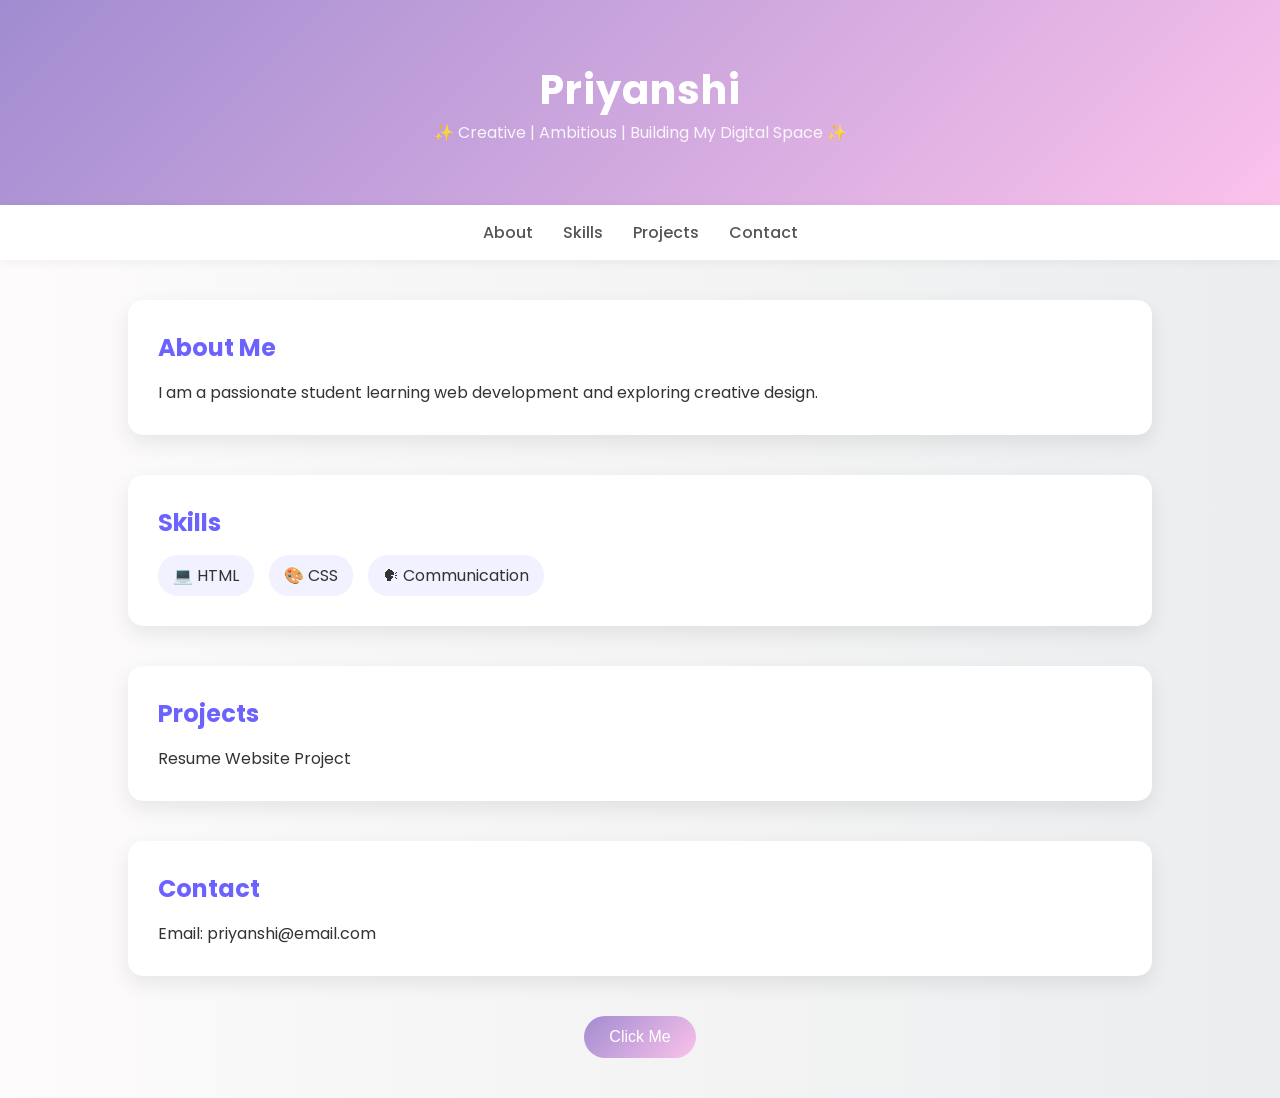
==== index.html @ 8f784d81 "Initial commit - resume website" ====
<!DOCTYPE html>
<html>

<head>
    <title>Priyanshi Resume</title>

    <!-- Google Font -->
    <link href="https://fonts.googleapis.com/css2?family=Poppins&display=swap" rel="stylesheet">

    <!-- CSS file link -->
    <link rel="stylesheet" href="style.css">
</head>

<body>

    <!-- Header Section -->
    <header>
        <h1>Priyanshi</h1>
        <p>✨ Creative | Ambitious | Building My Digital Space ✨</p>
    </header>

    <!-- Navigation Bar -->
    <nav>
        <a href="#about">About</a>
        <a href="#skills">Skills</a>
        <a href="#projects">Projects</a>
        <a href="#contact">Contact</a>
    </nav>

    <!-- About Section -->
    <section id="about">
        <h2>About Me</h2>
        <p>I am a passionate student learning web development and exploring creative design.</p>
    </section>

    <!-- Skills Section -->
    <section id="skills">
        <h2>Skills</h2>
       <ul>
    <li>💻 HTML</li>
    <li>🎨 CSS</li>
    <li>🗣 Communication</li>
</ul>
    
    </section>

    <!-- Projects Section -->
    <section id="projects">
        <h2>Projects</h2>
        <p>Resume Website Project</p>
    </section>

    <!-- Contact Section -->
    <section id="contact">
        <h2>Contact</h2>
        <p>Email: priyanshi@email.com</p>
    </section>

    <!-- Button for JS -->
    <button onclick="showMessage()">Click Me</button>

    <!-- JS file link -->
    <script src="script.js"></script>

</body>

</html>
---- style.css ----
/* Reset */
* {
    margin: 0;
    padding: 0;
    box-sizing: border-box;
}

/* Body */
body {
    font-family: 'Poppins', sans-serif;
    background: linear-gradient(to right, #fdfbfb, #ebedee);
    color: #333;
}

/* Header */
header {
    text-align: center;
    padding: 60px 20px;
    background: linear-gradient(135deg, #a18cd1, #fbc2eb);
    color: white;
}

header h1 {
    font-size: 40px;
    letter-spacing: 1px;
}

header p {
    opacity: 0.9;
}

/* Navbar */
nav {
    display: flex;
    justify-content: center;
    gap: 30px;
    padding: 15px;
    background: white;
    box-shadow: 0 2px 10px rgba(0,0,0,0.05);
    position: sticky;
    top: 0;
}

nav a {
    text-decoration: none;
    color: #555;
    font-weight: 500;
    transition: 0.3s;
}

nav a:hover {
    color: #a18cd1;
}

/* Sections */
section {
    width: 80%;
    margin: 40px auto;
    padding: 30px;
    background: white;
    border-radius: 15px;
    box-shadow: 0 8px 20px rgba(0,0,0,0.08);
    transition: 0.3s;
}

/* Hover effect for cards */
section:hover {
    transform: translateY(-5px);
}

/* Headings */
h2 {
    margin-bottom: 15px;
    color: #6c63ff;
}

/* Skills */
ul {
    display: flex;
    gap: 15px;
    flex-wrap: wrap;
}

ul li {
    background: #f1f1ff;
    padding: 8px 15px;
    border-radius: 20px;
    list-style: none;
}

/* Button */
button {
    display: block;
    margin: 40px auto;
    padding: 12px 25px;
    background: linear-gradient(135deg, #a18cd1, #fbc2eb);
    color: white;
    border: none;
    border-radius: 30px;
    font-size: 16px;
    cursor: pointer;
    transition: 0.3s;
}

button:hover {
    transform: scale(1.05);
}

/* Smooth scroll */
html {
    scroll-behavior: smooth;
}
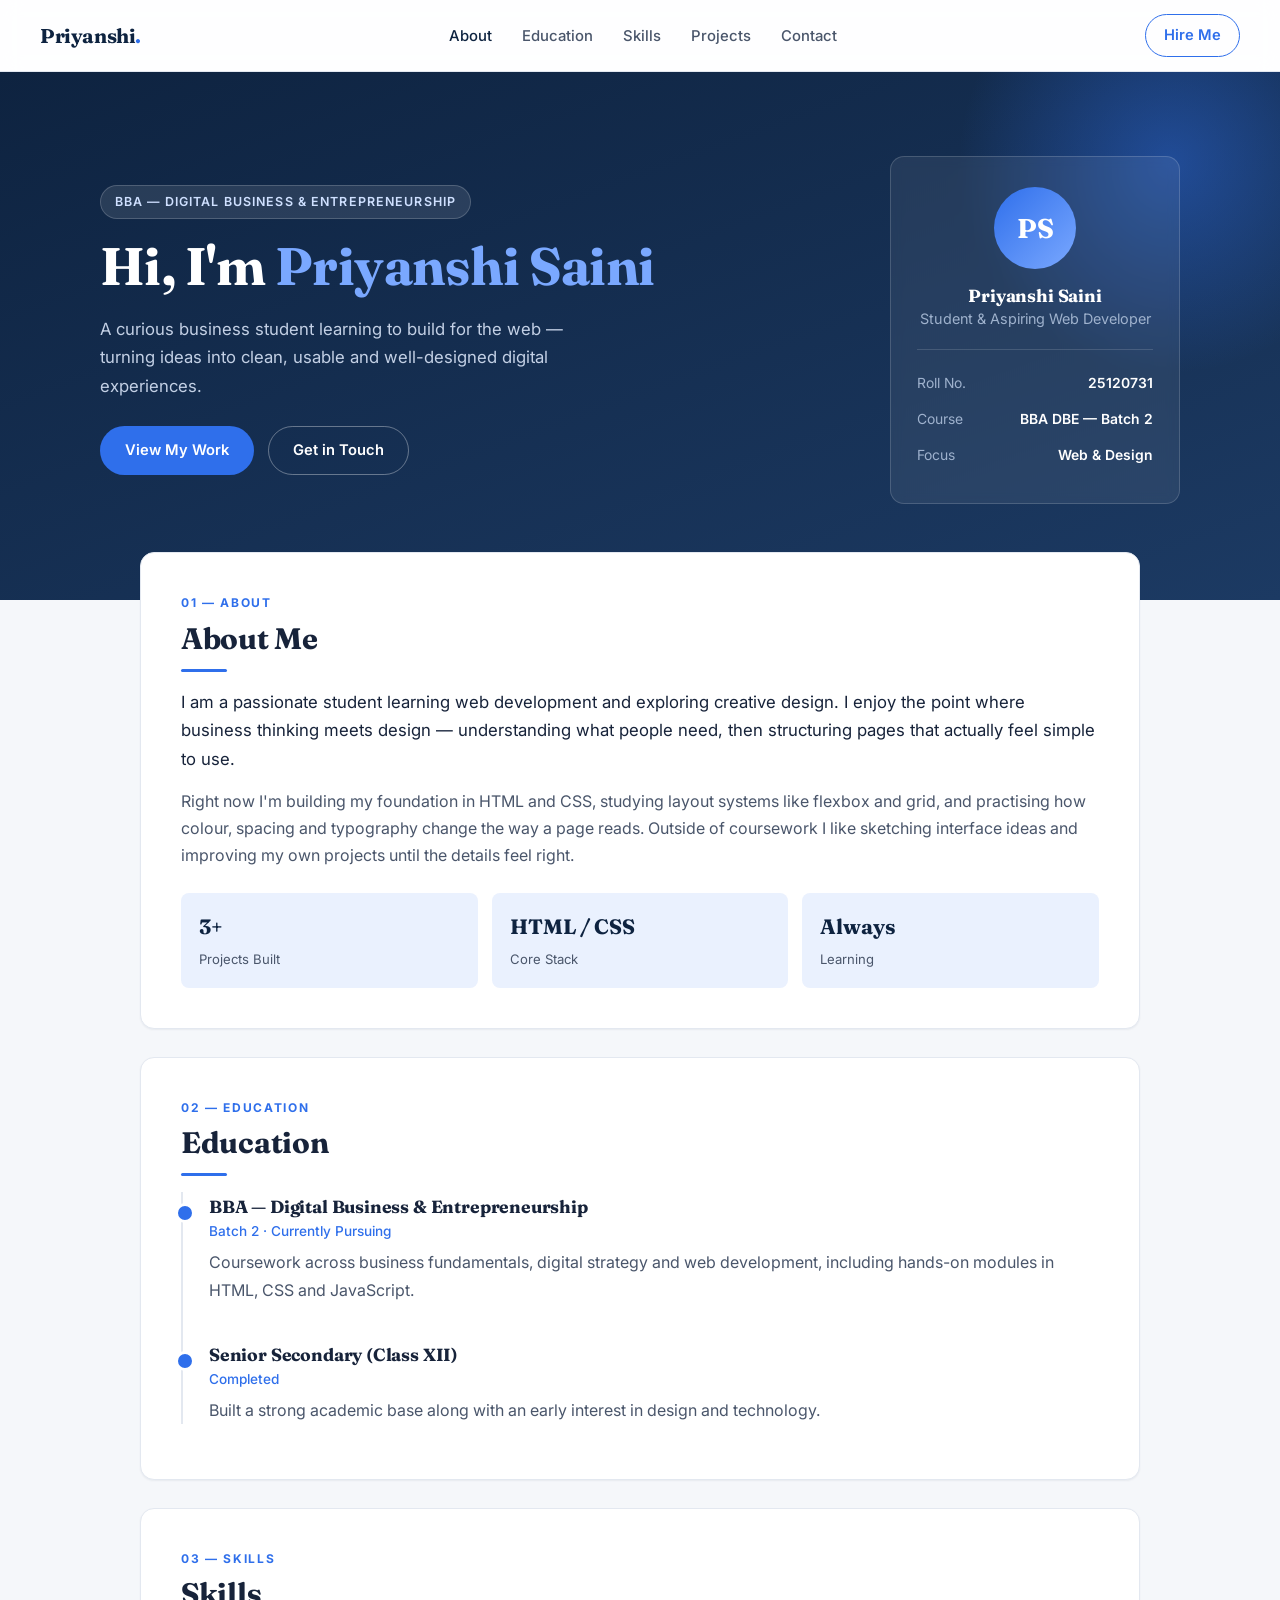
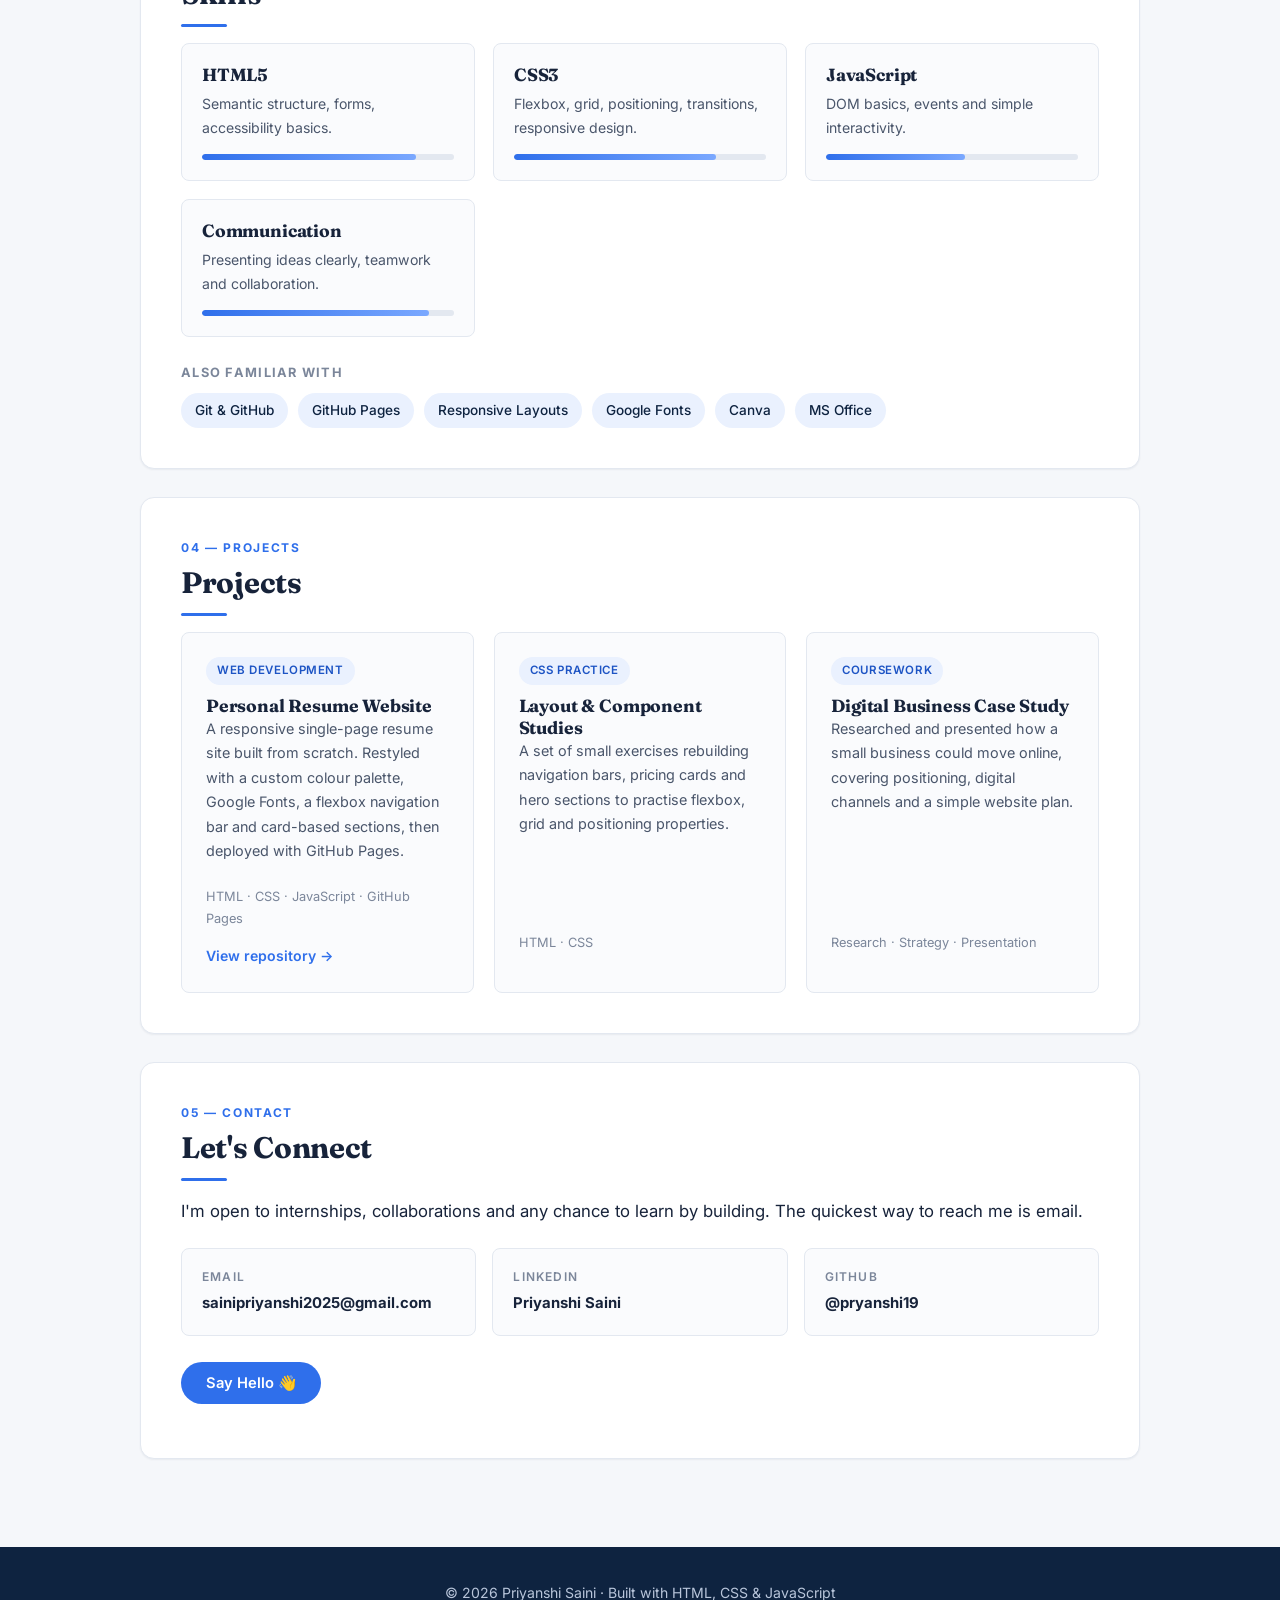
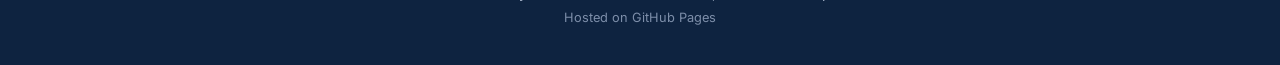
==== commit 6674b73a: "Add files via upload" ====
--- a/index.html
+++ b/index.html
@@ -1,67 +1,228 @@
-<!DOCTYPE html>
-<html>
-
-<head>
-    <title>Priyanshi Resume</title>
-
-    <!-- Google Font -->
-    <link href="https://fonts.googleapis.com/css2?family=Poppins&display=swap" rel="stylesheet">
-
-    <!-- CSS file link -->
-    <link rel="stylesheet" href="style.css">
-</head>
-
-<body>
-
-    <!-- Header Section -->
-    <header>
-        <h1>Priyanshi</h1>
-        <p>✨ Creative | Ambitious | Building My Digital Space ✨</p>
-    </header>
-
-    <!-- Navigation Bar -->
-    <nav>
-        <a href="#about">About</a>
-        <a href="#skills">Skills</a>
-        <a href="#projects">Projects</a>
-        <a href="#contact">Contact</a>
-    </nav>
-
-    <!-- About Section -->
-    <section id="about">
-        <h2>About Me</h2>
-        <p>I am a passionate student learning web development and exploring creative design.</p>
-    </section>
-
-    <!-- Skills Section -->
-    <section id="skills">
-        <h2>Skills</h2>
-       <ul>
-    <li>💻 HTML</li>
-    <li>🎨 CSS</li>
-    <li>🗣 Communication</li>
-</ul>
-    
-    </section>
-
-    <!-- Projects Section -->
-    <section id="projects">
-        <h2>Projects</h2>
-        <p>Resume Website Project</p>
-    </section>
-
-    <!-- Contact Section -->
-    <section id="contact">
-        <h2>Contact</h2>
-        <p>Email: priyanshi@email.com</p>
-    </section>
-
-    <!-- Button for JS -->
-    <button onclick="showMessage()">Click Me</button>
-
-    <!-- JS file link -->
-    <script src="script.js"></script>
-
-</body>
-
-</html>+<!DOCTYPE html>
+<html lang="en">
+
+<head>
+    <meta charset="UTF-8">
+    <meta name="viewport" content="width=device-width, initial-scale=1.0">
+    <title>Priyanshi Saini | Resume</title>
+
+    <!-- Google Fonts: Fraunces for headings, Inter for body text -->
+    <link rel="preconnect" href="https://fonts.googleapis.com">
+    <link rel="preconnect" href="https://fonts.gstatic.com" crossorigin>
+    <link href="https://fonts.googleapis.com/css2?family=Fraunces:opsz,wght@9..144,500;9..144,600;9..144,700&family=Inter:wght@400;500;600;700&display=swap" rel="stylesheet">
+
+    <!-- CSS file link -->
+    <link rel="stylesheet" href="style.css">
+</head>
+
+<body>
+
+    <!-- ===== Navigation Bar (flexbox + sticky positioning) ===== -->
+    <nav id="navbar">
+        <a class="nav-logo" href="#hero">Priyanshi<span class="dot">.</span></a>
+        <ul class="nav-links">
+            <li><a href="#about">About</a></li>
+            <li><a href="#education">Education</a></li>
+            <li><a href="#skills">Skills</a></li>
+            <li><a href="#projects">Projects</a></li>
+            <li><a href="#contact">Contact</a></li>
+        </ul>
+        <a class="btn btn-outline" href="#contact">Hire Me</a>
+    </nav>
+
+    <!-- ===== Hero / Header Section ===== -->
+    <header id="hero">
+        <div class="hero-inner">
+            <div class="hero-text">
+                <p class="eyebrow">BBA — Digital Business &amp; Entrepreneurship</p>
+                <h1>Hi, I'm <span class="accent">Priyanshi Saini</span></h1>
+                <p class="tagline">
+                    A curious business student learning to build for the web — turning ideas
+                    into clean, usable and well-designed digital experiences.
+                </p>
+                <div class="hero-actions">
+                    <a class="btn btn-solid" href="#projects">View My Work</a>
+                    <a class="btn btn-ghost" href="#contact">Get in Touch</a>
+                </div>
+            </div>
+            <div class="hero-card">
+                <div class="avatar">PS</div>
+                <h3>Priyanshi Saini</h3>
+                <p class="muted">Student &amp; Aspiring Web Developer</p>
+                <ul class="hero-facts">
+                    <li><span>Roll No.</span><strong>25120731</strong></li>
+                    <li><span>Course</span><strong>BBA DBE — Batch 2</strong></li>
+                    <li><span>Focus</span><strong>Web &amp; Design</strong></li>
+                </ul>
+            </div>
+        </div>
+    </header>
+
+    <main>
+
+        <!-- ===== About Section ===== -->
+        <section id="about" class="card">
+            <p class="section-label">01 — About</p>
+            <h2>About Me</h2>
+            <p class="lead">
+                I am a passionate student learning web development and exploring creative design.
+                I enjoy the point where business thinking meets design — understanding what people
+                need, then structuring pages that actually feel simple to use.
+            </p>
+            <p>
+                Right now I'm building my foundation in HTML and CSS, studying layout systems like
+                flexbox and grid, and practising how colour, spacing and typography change the way a
+                page reads. Outside of coursework I like sketching interface ideas and improving my
+                own projects until the details feel right.
+            </p>
+            <div class="stats">
+                <div class="stat">
+                    <strong>3+</strong>
+                    <span>Projects Built</span>
+                </div>
+                <div class="stat">
+                    <strong>HTML / CSS</strong>
+                    <span>Core Stack</span>
+                </div>
+                <div class="stat">
+                    <strong>Always</strong>
+                    <span>Learning</span>
+                </div>
+            </div>
+        </section>
+
+        <!-- ===== Education Section (timeline) ===== -->
+        <section id="education" class="card">
+            <p class="section-label">02 — Education</p>
+            <h2>Education</h2>
+            <ol class="timeline">
+                <li>
+                    <h3>BBA — Digital Business &amp; Entrepreneurship</h3>
+                    <p class="meta">Batch 2 &middot; Currently Pursuing</p>
+                    <p>Coursework across business fundamentals, digital strategy and web development,
+                        including hands-on modules in HTML, CSS and JavaScript.</p>
+                </li>
+                <li>
+                    <h3>Senior Secondary (Class XII)</h3>
+                    <p class="meta">Completed</p>
+                    <p>Built a strong academic base along with an early interest in design and
+                        technology.</p>
+                </li>
+            </ol>
+        </section>
+
+        <!-- ===== Skills Section (CSS grid of cards) ===== -->
+        <section id="skills" class="card">
+            <p class="section-label">03 — Skills</p>
+            <h2>Skills</h2>
+            <div class="skills-grid">
+                <article class="skill">
+                    <h3>HTML5</h3>
+                    <p>Semantic structure, forms, accessibility basics.</p>
+                    <div class="bar"><span style="width: 85%"></span></div>
+                </article>
+                <article class="skill">
+                    <h3>CSS3</h3>
+                    <p>Flexbox, grid, positioning, transitions, responsive design.</p>
+                    <div class="bar"><span style="width: 80%"></span></div>
+                </article>
+                <article class="skill">
+                    <h3>JavaScript</h3>
+                    <p>DOM basics, events and simple interactivity.</p>
+                    <div class="bar"><span style="width: 55%"></span></div>
+                </article>
+                <article class="skill">
+                    <h3>Communication</h3>
+                    <p>Presenting ideas clearly, teamwork and collaboration.</p>
+                    <div class="bar"><span style="width: 90%"></span></div>
+                </article>
+            </div>
+
+            <h3 class="sub-heading">Also familiar with</h3>
+            <ul class="tag-list">
+                <li>Git &amp; GitHub</li>
+                <li>GitHub Pages</li>
+                <li>Responsive Layouts</li>
+                <li>Google Fonts</li>
+                <li>Canva</li>
+                <li>MS Office</li>
+            </ul>
+        </section>
+
+        <!-- ===== Projects Section ===== -->
+        <section id="projects" class="card">
+            <p class="section-label">04 — Projects</p>
+            <h2>Projects</h2>
+            <div class="projects-grid">
+                <article class="project">
+                    <span class="badge">Web Development</span>
+                    <h3>Personal Resume Website</h3>
+                    <p>
+                        A responsive single-page resume site built from scratch. Restyled with a
+                        custom colour palette, Google Fonts, a flexbox navigation bar and
+                        card-based sections, then deployed with GitHub Pages.
+                    </p>
+                    <p class="stack">HTML &middot; CSS &middot; JavaScript &middot; GitHub Pages</p>
+                    <a class="link" href="https://github.com/pryanshi19/resume-website" target="_blank" rel="noopener">View repository &rarr;</a>
+                </article>
+                <article class="project">
+                    <span class="badge">CSS Practice</span>
+                    <h3>Layout &amp; Component Studies</h3>
+                    <p>
+                        A set of small exercises rebuilding navigation bars, pricing cards and
+                        hero sections to practise flexbox, grid and positioning properties.
+                    </p>
+                    <p class="stack">HTML &middot; CSS</p>
+                </article>
+                <article class="project">
+                    <span class="badge">Coursework</span>
+                    <h3>Digital Business Case Study</h3>
+                    <p>
+                        Researched and presented how a small business could move online, covering
+                        positioning, digital channels and a simple website plan.
+                    </p>
+                    <p class="stack">Research &middot; Strategy &middot; Presentation</p>
+                </article>
+            </div>
+        </section>
+
+        <!-- ===== Contact Section ===== -->
+        <section id="contact" class="card contact">
+            <p class="section-label">05 — Contact</p>
+            <h2>Let's Connect</h2>
+            <p class="lead">
+                I'm open to internships, collaborations and any chance to learn by building.
+                The quickest way to reach me is email.
+            </p>
+            <div class="contact-grid">
+                <a class="contact-item" href="mailto:sainipriyanshi2025@gmail.com">
+                    <span class="contact-label">Email</span>
+                    <strong>sainipriyanshi2025@gmail.com</strong>
+                </a>
+                <a class="contact-item" href="https://www.linkedin.com/in/priyanshi-saini-04a59a376/" target="_blank" rel="noopener">
+                    <span class="contact-label">LinkedIn</span>
+                    <strong>Priyanshi Saini</strong>
+                </a>
+                <a class="contact-item" href="https://github.com/pryanshi19" target="_blank" rel="noopener">
+                    <span class="contact-label">GitHub</span>
+                    <strong>@pryanshi19</strong>
+                </a>
+            </div>
+            <button id="greet-btn" class="btn btn-solid" type="button">Say Hello 👋</button>
+            <p id="greet-message" class="greet-message"></p>
+        </section>
+
+    </main>
+
+    <!-- ===== Footer ===== -->
+    <footer>
+        <p>&copy; 2026 Priyanshi Saini &middot; Built with HTML, CSS &amp; JavaScript</p>
+        <p class="muted">Hosted on GitHub Pages</p>
+    </footer>
+
+    <!-- JS file link -->
+    <script src="script.js"></script>
+
+</body>
+
+</html>
--- a/style.css
+++ b/style.css
@@ -1,112 +1,628 @@
-/* Reset */
-* {
-    margin: 0;
-    padding: 0;
-    box-sizing: border-box;
-}
-
-/* Body */
-body {
-    font-family: 'Poppins', sans-serif;
-    background: linear-gradient(to right, #fdfbfb, #ebedee);
-    color: #333;
-}
-
-/* Header */
-header {
-    text-align: center;
-    padding: 60px 20px;
-    background: linear-gradient(135deg, #a18cd1, #fbc2eb);
-    color: white;
-}
-
-header h1 {
-    font-size: 40px;
-    letter-spacing: 1px;
-}
-
-header p {
-    opacity: 0.9;
-}
-
-/* Navbar */
-nav {
-    display: flex;
-    justify-content: center;
-    gap: 30px;
-    padding: 15px;
-    background: white;
-    box-shadow: 0 2px 10px rgba(0,0,0,0.05);
-    position: sticky;
-    top: 0;
-}
-
-nav a {
-    text-decoration: none;
-    color: #555;
-    font-weight: 500;
-    transition: 0.3s;
-}
-
-nav a:hover {
-    color: #a18cd1;
-}
-
-/* Sections */
-section {
-    width: 80%;
-    margin: 40px auto;
-    padding: 30px;
-    background: white;
-    border-radius: 15px;
-    box-shadow: 0 8px 20px rgba(0,0,0,0.08);
-    transition: 0.3s;
-}
-
-/* Hover effect for cards */
-section:hover {
-    transform: translateY(-5px);
-}
-
-/* Headings */
-h2 {
-    margin-bottom: 15px;
-    color: #6c63ff;
-}
-
-/* Skills */
-ul {
-    display: flex;
-    gap: 15px;
-    flex-wrap: wrap;
-}
-
-ul li {
-    background: #f1f1ff;
-    padding: 8px 15px;
-    border-radius: 20px;
-    list-style: none;
-}
-
-/* Button */
-button {
-    display: block;
-    margin: 40px auto;
-    padding: 12px 25px;
-    background: linear-gradient(135deg, #a18cd1, #fbc2eb);
-    color: white;
-    border: none;
-    border-radius: 30px;
-    font-size: 16px;
-    cursor: pointer;
-    transition: 0.3s;
-}
-
-button:hover {
-    transform: scale(1.05);
-}
-
-/* Smooth scroll */
-html {
-    scroll-behavior: smooth;
-}+/* ==========================================================================
+   Priyanshi Saini — Resume Website
+   Stylesheet organised as:
+   1. Design tokens (CSS variables)   2. Reset & base
+   3. Navigation bar                  4. Hero / header
+   5. Layout & section cards          6. Components
+   7. Footer                          8. Responsive rules
+   ========================================================================== */
+
+
+/* ==========================================================================
+   1. DESIGN TOKENS — one place to control the whole colour palette
+   ========================================================================== */
+:root {
+    --navy: #0e2340;
+    --navy-soft: #1c3a63;
+    --accent: #2f6feb;
+    --accent-dark: #1d54c4;
+    --accent-tint: #eaf1fe;
+
+    --ink: #17233a;
+    --body: #4a566b;
+    --muted: #7b869a;
+
+    --bg: #f5f7fa;
+    --surface: #ffffff;
+    --line: #e3e8f0;
+
+    --radius: 14px;
+    --radius-sm: 8px;
+    --shadow-sm: 0 1px 2px rgba(14, 35, 64, .06);
+    --shadow-md: 0 10px 30px rgba(14, 35, 64, .07);
+    --max-width: 1080px;
+    --transition: .25s ease;
+}
+
+
+/* ==========================================================================
+   2. RESET & BASE (universal + element selectors)
+   ========================================================================== */
+* {
+    margin: 0;
+    padding: 0;
+    box-sizing: border-box;
+}
+
+html {
+    scroll-behavior: smooth;
+    scroll-padding-top: 90px;
+}
+
+body {
+    font-family: 'Inter', -apple-system, 'Segoe UI', sans-serif;
+    font-size: 16px;
+    line-height: 1.7;
+    color: var(--body);
+    background-color: var(--bg);
+    -webkit-font-smoothing: antialiased;
+}
+
+h1, h2, h3 {
+    font-family: 'Fraunces', Georgia, 'Times New Roman', serif;
+    color: var(--ink);
+    line-height: 1.25;
+    letter-spacing: -.01em;
+}
+
+h1 { font-size: clamp(2.2rem, 5vw, 3.3rem); }
+h2 { font-size: 1.85rem; margin-bottom: 1rem; }
+h3 { font-size: 1.1rem; }
+
+a {
+    color: var(--accent);
+    text-decoration: none;
+    transition: color var(--transition);
+}
+
+a:hover { color: var(--accent-dark); }
+
+p { margin-bottom: .9rem; }
+
+ul, ol { list-style: none; }
+
+
+/* ==========================================================================
+   3. NAVIGATION BAR — flexbox + sticky positioning
+   ========================================================================== */
+#navbar {
+    position: sticky;
+    top: 0;
+    z-index: 50;
+
+    display: flex;
+    align-items: center;
+    justify-content: space-between;
+    gap: 24px;
+
+    max-width: 100%;
+    padding: 14px 40px;
+    background-color: rgba(255, 255, 255, .88);
+    backdrop-filter: blur(10px);
+    border-bottom: 1px solid var(--line);
+}
+
+.nav-logo {
+    font-family: 'Fraunces', Georgia, serif;
+    font-size: 1.25rem;
+    font-weight: 700;
+    color: var(--navy);
+    letter-spacing: -.02em;
+}
+
+.nav-logo .dot { color: var(--accent); }
+
+.nav-links {
+    display: flex;
+    gap: 30px;
+}
+
+.nav-links a {
+    position: relative;
+    font-size: .93rem;
+    font-weight: 500;
+    color: var(--body);
+    padding: 4px 0;
+}
+
+/* Animated underline drawn with a pseudo-element */
+.nav-links a::after {
+    content: "";
+    position: absolute;
+    left: 0;
+    bottom: 0;
+    width: 0;
+    height: 2px;
+    background-color: var(--accent);
+    transition: width var(--transition);
+}
+
+.nav-links a:hover { color: var(--navy); }
+.nav-links a:hover::after { width: 100%; }
+
+
+/* ==========================================================================
+   4. HERO / HEADER
+   ========================================================================== */
+#hero {
+    position: relative;
+    overflow: hidden;
+    padding: 84px 40px 96px;
+    background: linear-gradient(160deg, var(--navy) 0%, var(--navy-soft) 100%);
+    color: #dfe7f4;
+}
+
+/* Soft decorative glow, positioned absolutely behind the content */
+#hero::before {
+    content: "";
+    position: absolute;
+    top: -140px;
+    right: -120px;
+    width: 460px;
+    height: 460px;
+    border-radius: 50%;
+    background: radial-gradient(circle, rgba(47, 111, 235, .45), transparent 65%);
+}
+
+.hero-inner {
+    position: relative;
+    z-index: 1;
+    display: flex;
+    align-items: center;
+    justify-content: space-between;
+    gap: 56px;
+    max-width: var(--max-width);
+    margin: 0 auto;
+}
+
+.hero-text { flex: 1 1 460px; }
+
+.eyebrow {
+    display: inline-block;
+    margin-bottom: 14px;
+    padding: 5px 14px;
+    font-size: .78rem;
+    font-weight: 600;
+    letter-spacing: .09em;
+    text-transform: uppercase;
+    color: #cfe0ff;
+    background-color: rgba(255, 255, 255, .1);
+    border: 1px solid rgba(255, 255, 255, .18);
+    border-radius: 999px;
+}
+
+#hero h1 { color: #ffffff; }
+
+#hero h1 .accent { color: #7aa8ff; }
+
+.tagline {
+    max-width: 480px;
+    margin-top: 16px;
+    font-size: 1.05rem;
+    color: #c3d0e5;
+}
+
+.hero-actions {
+    display: flex;
+    flex-wrap: wrap;
+    gap: 14px;
+    margin-top: 26px;
+}
+
+/* Profile card floating beside the intro */
+.hero-card {
+    flex: 0 0 290px;
+    padding: 30px 26px;
+    text-align: center;
+    background-color: rgba(255, 255, 255, .07);
+    border: 1px solid rgba(255, 255, 255, .16);
+    border-radius: var(--radius);
+    backdrop-filter: blur(6px);
+}
+
+.avatar {
+    display: grid;
+    place-items: center;
+    width: 82px;
+    height: 82px;
+    margin: 0 auto 16px;
+    font-family: 'Fraunces', serif;
+    font-size: 1.7rem;
+    font-weight: 700;
+    color: #ffffff;
+    background: linear-gradient(135deg, var(--accent), #7aa8ff);
+    border-radius: 50%;
+}
+
+.hero-card h3 { color: #ffffff; }
+
+.hero-card .muted { color: #9fb2cd; font-size: .9rem; }
+
+.hero-facts {
+    margin-top: 18px;
+    padding-top: 16px;
+    border-top: 1px solid rgba(255, 255, 255, .14);
+    text-align: left;
+}
+
+.hero-facts li {
+    display: flex;
+    justify-content: space-between;
+    gap: 12px;
+    padding: 6px 0;
+    font-size: .87rem;
+}
+
+.hero-facts span { color: #9fb2cd; }
+.hero-facts strong { color: #ffffff; font-weight: 600; }
+
+
+/* ==========================================================================
+   5. LAYOUT & SECTION CARDS
+   ========================================================================== */
+main {
+    position: relative;   /* keeps the cards above the hero's overlap */
+    z-index: 2;
+    max-width: var(--max-width);
+    margin: -48px auto 0;
+    padding: 0 40px 60px;
+}
+
+.card {
+    margin-bottom: 28px;
+    padding: 40px;
+    background-color: var(--surface);
+    border: 1px solid var(--line);
+    border-radius: var(--radius);
+    box-shadow: var(--shadow-sm);
+    transition: box-shadow var(--transition), transform var(--transition);
+}
+
+.card:hover {
+    transform: translateY(-3px);
+    box-shadow: var(--shadow-md);
+}
+
+.section-label {
+    margin-bottom: 6px;
+    font-size: .75rem;
+    font-weight: 700;
+    letter-spacing: .14em;
+    text-transform: uppercase;
+    color: var(--accent);
+}
+
+/* Short rule under every section heading */
+.card h2::after {
+    content: "";
+    display: block;
+    width: 46px;
+    height: 3px;
+    margin-top: 12px;
+    background-color: var(--accent);
+    border-radius: 2px;
+}
+
+.lead {
+    font-size: 1.05rem;
+    color: var(--ink);
+}
+
+.muted { color: var(--muted); }
+
+.sub-heading {
+    margin: 28px 0 12px;
+    font-family: 'Inter', sans-serif;
+    font-size: .8rem;
+    font-weight: 700;
+    letter-spacing: .1em;
+    text-transform: uppercase;
+    color: var(--muted);
+}
+
+
+/* ==========================================================================
+   6. COMPONENTS
+   ========================================================================== */
+
+/* --- Buttons ------------------------------------------------------------ */
+.btn {
+    display: inline-block;
+    padding: 11px 24px;
+    font-family: 'Inter', sans-serif;
+    font-size: .92rem;
+    font-weight: 600;
+    border: 1px solid transparent;
+    border-radius: 999px;
+    cursor: pointer;
+    transition: background-color var(--transition), color var(--transition),
+                transform var(--transition), border-color var(--transition);
+}
+
+.btn-solid {
+    color: #ffffff;
+    background-color: var(--accent);
+}
+
+.btn-solid:hover {
+    color: #ffffff;
+    background-color: var(--accent-dark);
+    transform: translateY(-2px);
+}
+
+.btn-ghost {
+    color: #ffffff;
+    border-color: rgba(255, 255, 255, .35);
+}
+
+.btn-ghost:hover {
+    color: var(--navy);
+    background-color: #ffffff;
+}
+
+.btn-outline {
+    padding: 8px 18px;
+    color: var(--accent);
+    border-color: var(--accent);
+}
+
+.btn-outline:hover {
+    color: #ffffff;
+    background-color: var(--accent);
+}
+
+/* --- Stat row (flexbox) ------------------------------------------------- */
+.stats {
+    display: flex;
+    flex-wrap: wrap;
+    gap: 14px;
+    margin-top: 24px;
+}
+
+.stat {
+    flex: 1 1 150px;
+    padding: 16px 18px;
+    background-color: var(--accent-tint);
+    border-radius: var(--radius-sm);
+}
+
+.stat strong {
+    display: block;
+    font-family: 'Fraunces', serif;
+    font-size: 1.3rem;
+    color: var(--navy);
+}
+
+.stat span {
+    font-size: .82rem;
+    color: var(--body);
+}
+
+/* --- Education timeline (positioning) ----------------------------------- */
+.timeline {
+    position: relative;
+    margin-top: 8px;
+    padding-left: 26px;
+    border-left: 2px solid var(--line);
+}
+
+.timeline li { padding: 4px 0 22px; }
+
+.timeline li:last-child { padding-bottom: 0; }
+
+.timeline li::before {
+    content: "";
+    position: absolute;
+    left: -8px;
+    width: 14px;
+    height: 14px;
+    margin-top: 7px;
+    background-color: var(--accent);
+    border: 3px solid var(--surface);
+    border-radius: 50%;
+}
+
+.timeline .meta {
+    margin: 2px 0 6px;
+    font-size: .85rem;
+    font-weight: 500;
+    color: var(--accent);
+}
+
+/* --- Skills grid -------------------------------------------------------- */
+.skills-grid {
+    display: grid;
+    grid-template-columns: repeat(auto-fit, minmax(230px, 1fr));
+    gap: 18px;
+    margin-top: 8px;
+}
+
+.skill {
+    padding: 20px;
+    background-color: #fafbfd;
+    border: 1px solid var(--line);
+    border-radius: var(--radius-sm);
+    transition: border-color var(--transition), background-color var(--transition);
+}
+
+.skill:hover {
+    background-color: var(--surface);
+    border-color: var(--accent);
+}
+
+.skill p {
+    margin: 6px 0 14px;
+    font-size: .88rem;
+}
+
+/* Proficiency bar */
+.bar {
+    height: 6px;
+    background-color: var(--line);
+    border-radius: 999px;
+    overflow: hidden;
+}
+
+.bar span {
+    display: block;
+    height: 100%;
+    background: linear-gradient(90deg, var(--accent), #7aa8ff);
+    border-radius: 999px;
+}
+
+/* --- Tag list (flexbox) ------------------------------------------------- */
+.tag-list {
+    display: flex;
+    flex-wrap: wrap;
+    gap: 10px;
+}
+
+.tag-list li {
+    padding: 6px 14px;
+    font-size: .85rem;
+    font-weight: 500;
+    color: var(--navy);
+    background-color: var(--accent-tint);
+    border-radius: 999px;
+    transition: background-color var(--transition), color var(--transition);
+}
+
+.tag-list li:hover {
+    color: #ffffff;
+    background-color: var(--accent);
+}
+
+/* --- Projects grid ------------------------------------------------------ */
+.projects-grid {
+    display: grid;
+    grid-template-columns: repeat(auto-fit, minmax(260px, 1fr));
+    gap: 20px;
+    margin-top: 8px;
+}
+
+.project {
+    display: flex;
+    flex-direction: column;
+    padding: 24px;
+    background-color: #fafbfd;
+    border: 1px solid var(--line);
+    border-radius: var(--radius-sm);
+    transition: transform var(--transition), box-shadow var(--transition);
+}
+
+.project:hover {
+    transform: translateY(-4px);
+    box-shadow: var(--shadow-md);
+}
+
+.badge {
+    align-self: flex-start;
+    margin-bottom: 10px;
+    padding: 4px 11px;
+    font-size: .72rem;
+    font-weight: 600;
+    letter-spacing: .05em;
+    text-transform: uppercase;
+    color: var(--accent-dark);
+    background-color: var(--accent-tint);
+    border-radius: 999px;
+}
+
+.project p { font-size: .9rem; }
+
+.project .stack {
+    margin-top: auto;
+    padding-top: 8px;
+    font-size: .8rem;
+    color: var(--muted);
+}
+
+.link { font-size: .88rem; font-weight: 600; }
+
+/* --- Contact ------------------------------------------------------------ */
+.contact-grid {
+    display: grid;
+    grid-template-columns: repeat(auto-fit, minmax(200px, 1fr));
+    gap: 16px;
+    margin: 22px 0 26px;
+}
+
+.contact-item {
+    display: block;
+    padding: 18px 20px;
+    color: var(--ink);
+    background-color: #fafbfd;
+    border: 1px solid var(--line);
+    border-radius: var(--radius-sm);
+    transition: border-color var(--transition), background-color var(--transition);
+}
+
+a.contact-item:hover {
+    color: var(--ink);
+    background-color: var(--accent-tint);
+    border-color: var(--accent);
+}
+
+.contact-item strong {
+    font-size: .93rem;
+    word-break: break-word;
+}
+
+.contact-label {
+    display: block;
+    margin-bottom: 2px;
+    font-size: .75rem;
+    font-weight: 600;
+    letter-spacing: .1em;
+    text-transform: uppercase;
+    color: var(--muted);
+}
+
+.greet-message {
+    margin-top: 14px;
+    font-weight: 500;
+    color: var(--accent-dark);
+    opacity: 0;
+    transform: translateY(6px);
+    transition: opacity .35s ease, transform .35s ease;
+}
+
+.greet-message.visible {
+    opacity: 1;
+    transform: translateY(0);
+}
+
+
+/* ==========================================================================
+   7. FOOTER
+   ========================================================================== */
+footer {
+    padding: 34px 40px;
+    text-align: center;
+    color: #b8c5da;
+    background-color: var(--navy);
+}
+
+footer p { margin-bottom: 2px; font-size: .88rem; }
+
+footer .muted { color: #7d8ea9; font-size: .8rem; }
+
+
+/* ==========================================================================
+   8. RESPONSIVE RULES
+   ========================================================================== */
+@media (max-width: 900px) {
+    .hero-inner { flex-direction: column; align-items: flex-start; gap: 34px; }
+    .hero-text { flex: 1 1 auto; }
+    .hero-card { width: 100%; flex-basis: auto; }
+    #navbar .btn-outline { display: none; }
+}
+
+@media (max-width: 640px) {
+    #navbar { flex-wrap: wrap; gap: 10px; padding: 12px 20px; }
+    .nav-links { gap: 18px; font-size: .85rem; }
+    #hero { padding: 56px 20px 76px; }
+    main { padding: 0 20px 44px; }
+    .card { padding: 26px 22px; }
+    footer { padding: 28px 20px; }
+}
